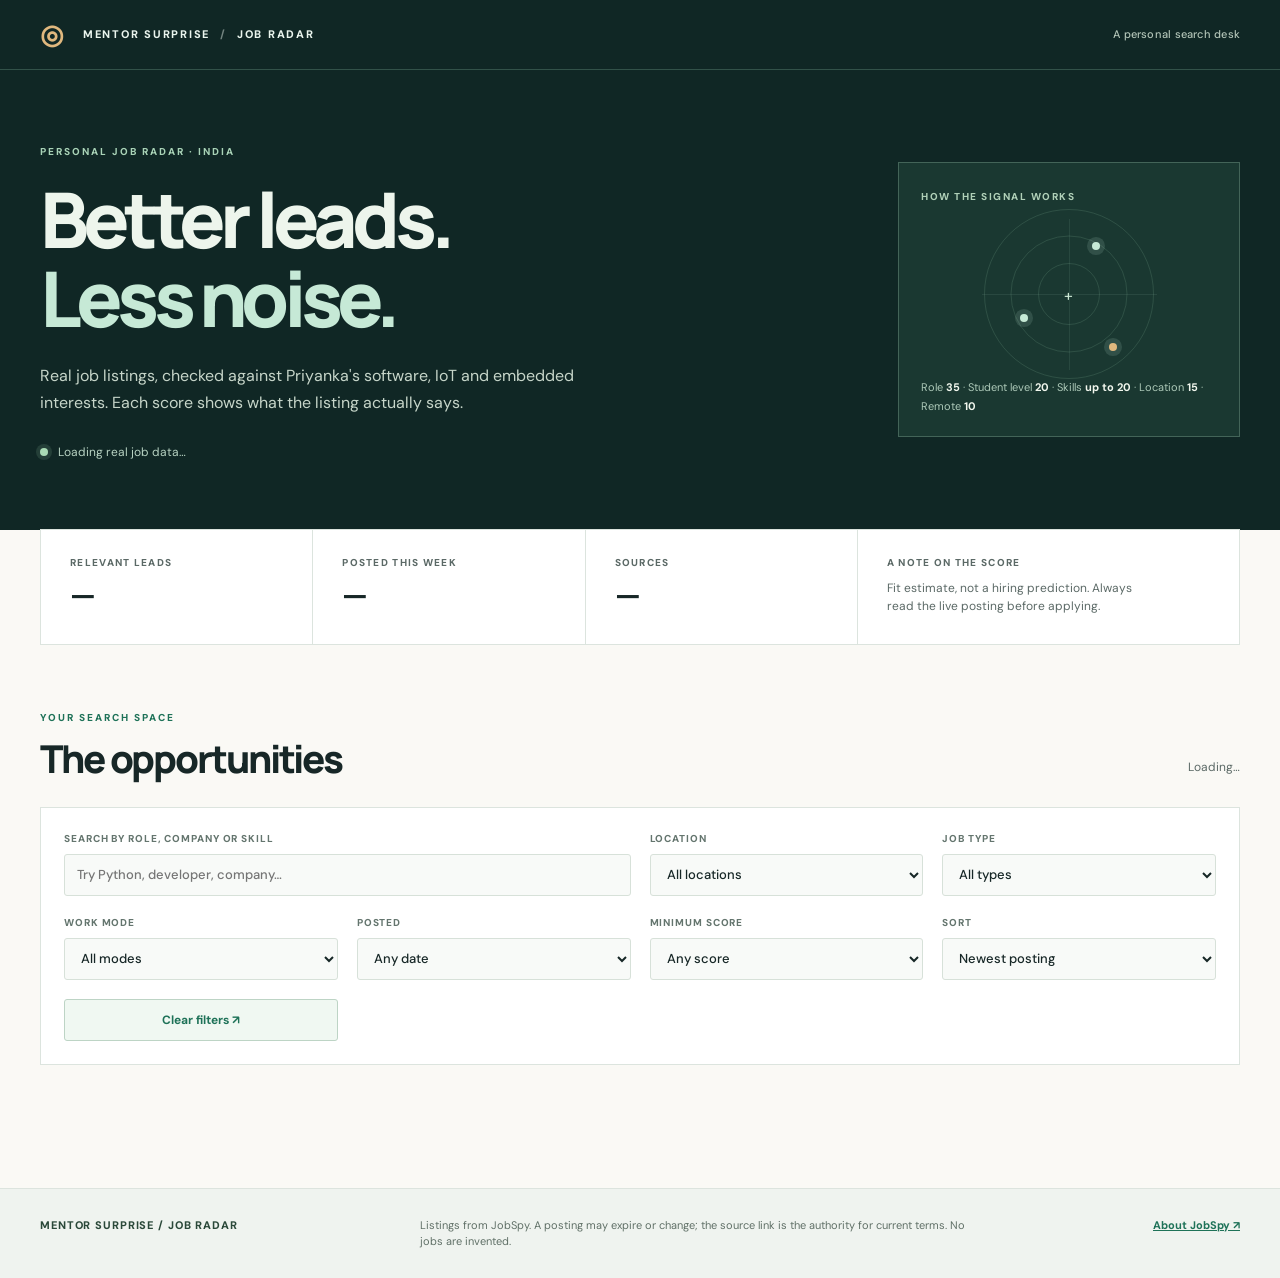
==== index.html @ 1305df69 "Add files via upload" ====
<!doctype html>
<html lang="en">
<head>
  <meta charset="utf-8">
  <meta name="viewport" content="width=device-width, initial-scale=1">
  <meta name="theme-color" content="#102725">
  <meta name="description" content="A personal radar for real entry-level software jobs and internships, sourced by JobSpy.">
  <title>Mentor Surprise | Job Radar</title>
  <link rel="stylesheet" href="./styles.css">
  <script src="./app.js" defer></script>
</head>
<body>
  <a class="skip" href="#results">Skip to jobs</a>
  <header class="topbar"><div class="shell brand"><span class="brand-mark" aria-hidden="true">◎</span> MENTOR SURPRISE <span class="slash">/</span> JOB RADAR <span class="brand-note">A personal search desk</span></div></header>
  <main class="shell">
    <section class="hero" aria-labelledby="heading">
      <div class="hero-copy"><span class="eyebrow">PERSONAL JOB RADAR <span aria-hidden="true">·</span> INDIA</span>
        <h1 id="heading">Better leads.<br><em>Less noise.</em></h1>
        <p>Real job listings, checked against Priyanka's software, IoT and embedded interests. Each score shows what the listing actually says.</p>
        <div class="hero-line"><span class="pulse" aria-hidden="true"></span><span id="sourceStatus">Loading real job data…</span></div>
      </div>
      <div class="hero-aside" aria-label="How this radar works"><span class="aside-label">HOW THE SIGNAL WORKS</span><div class="radar-art" aria-hidden="true"><span class="radar-circle one"></span><span class="radar-circle two"></span><span class="radar-circle three"></span><span class="radar-point p1"></span><span class="radar-point p2"></span><span class="radar-point p3"></span><span class="radar-cross">+</span></div><p>Role <b>35</b> · Student level <b>20</b> · Skills <b>up to 20</b> · Location <b>15</b> · Remote <b>10</b></p></div>
    </section>
    <section class="summary" aria-label="Results summary"><div class="metric"><span>RELEVANT LEADS</span><strong id="total">—</strong></div><div class="metric"><span>POSTED THIS WEEK</span><strong id="recent">—</strong></div><div class="metric"><span>SOURCES</span><strong id="sources">—</strong></div><div class="metric metric-note"><span>A NOTE ON THE SCORE</span><p>Fit estimate, not a hiring prediction. Always read the live posting before applying.</p></div></section>
    <section class="workspace" aria-labelledby="results-title">
      <div class="section-heading"><div><span class="eyebrow dark">YOUR SEARCH SPACE</span><h2 id="results-title">The opportunities</h2></div><p id="resultCount" aria-live="polite">Loading…</p></div>
      <div class="controls" aria-label="Filter jobs"><label class="field search-field">SEARCH BY ROLE, COMPANY OR SKILL<input id="search" type="search" placeholder="Try Python, developer, company…" autocomplete="off"></label><label class="field">LOCATION<select id="location"><option value="all">All locations</option></select></label><label class="field">JOB TYPE<select id="jobType"><option value="all">All types</option></select></label><label class="field">WORK MODE<select id="remote"><option value="all">All modes</option><option value="remote">Confirmed remote</option><option value="onsite">Not marked remote</option></select></label><label class="field">POSTED<select id="period"><option value="all">Any date</option><option value="Today">Today</option><option value="This Week">This Week</option><option value="This Month">This Month</option><option value="Older">Older</option><option value="Unknown date">Unknown date</option></select></label><label class="field">MINIMUM SCORE<select id="minimum"><option value="0">Any score</option><option value="60">60+</option><option value="70">70+</option><option value="80">80+</option><option value="90">90+</option></select></label><label class="field">SORT<select id="sort"><option value="newest">Newest posting</option><option value="score">Highest score</option><option value="oldest">Oldest posting</option></select></label><button class="reset" id="reset" type="button">Clear filters ↗</button></div>
      <div id="notice" class="notice" role="status" hidden></div>
      <div id="results" class="results" aria-live="polite" tabindex="-1"></div>
    </section>
  </main>
  <footer class="footer"><div class="shell"><p>MENTOR SURPRISE / JOB RADAR</p><p>Listings from JobSpy. A posting may expire or change; the source link is the authority for current terms. No jobs are invented.</p><p><a href="https://github.com/speedyapply/JobSpy" target="_blank" rel="noopener noreferrer">About JobSpy ↗</a></p></div></footer>
</body>
</html>
---- styles.css ----
@import url('https://fonts.googleapis.com/css2?family=DM+Sans:wght@400;500;600;700&family=Manrope:wght@400;500;600;700;800&display=swap');
:root{color-scheme:light;--ink:#172727;--sub:#5b6966;--paper:#faf9f5;--line:#dce4de;--mint:#c9ecdc;--green:#1e7258;--dark:#102725;--gold:#e0b87e}*{box-sizing:border-box}html{scroll-behavior:smooth}body{margin:0;background:var(--paper);font:15px/1.5 'DM Sans',sans-serif;color:var(--ink)}button,input,select{font:inherit}button{cursor:pointer}a{color:inherit}.shell{width:min(1200px,calc(100% - 64px));margin:auto}.skip{position:absolute;transform:translateY(-150%);background:#fff;padding:10px;z-index:5}.skip:focus{transform:none}.topbar{background:var(--dark);color:#eaf5ee;border-bottom:1px solid #325249}.brand{height:69px;display:flex;align-items:center;gap:10px;font-size:11px;font-weight:800;letter-spacing:.16em}.brand-mark{font-size:27px;line-height:1;color:var(--gold);margin-right:7px}.slash{opacity:.45}.brand-note{margin-left:auto;color:#b2c4b7;font-size:11px;font-weight:500;letter-spacing:.02em}.hero{background:var(--dark);color:#edf5ec;display:grid;grid-template-columns:1.4fr .6fr;min-height:393px;margin:0 calc((min(1200px, 100vw - 64px) - 100vw)/2);padding:69px max(32px,calc((100vw - 1200px)/2));gap:60px;overflow:hidden}.eyebrow{font-size:10px;letter-spacing:.2em;font-weight:800;color:#a9d3b7}.hero h1{font:800 clamp(48px,6vw,82px)/1.04 Manrope,sans-serif;letter-spacing:-.075em;margin:17px 0 24px}.hero h1 em{font-style:normal;color:#c6e9d6}.hero-copy>p{max-width:550px;color:#c6d5c9;margin:0;line-height:1.7;font-size:16px}.hero-line{display:flex;gap:10px;align-items:center;margin-top:26px;color:#b7d2c2;font-size:12px}.pulse{width:8px;height:8px;border-radius:50%;background:#a9dbb5;box-shadow:0 0 0 4px #a9dbb521}.hero-aside{position:relative;border:1px solid #436458;background:#1a3831;padding:21px 22px;align-self:center;min-height:271px}.aside-label{color:#b0d0b8;font-size:10px;font-weight:800;letter-spacing:.15em}.radar-art{height:151px;position:relative;margin:12px auto 8px;width:175px}.radar-circle{border:1px solid #6f99833f;border-radius:50%;position:absolute;left:50%;top:50%;transform:translate(-50%,-50%)}.radar-circle.one{width:62px;height:62px}.radar-circle.two{width:117px;height:117px}.radar-circle.three{width:170px;height:170px}.radar-art:before,.radar-art:after{content:'';position:absolute;background:#6f99832c}.radar-art:before{height:1px;width:100%;top:50%}.radar-art:after{width:1px;height:100%;left:50%}.radar-point{position:absolute;width:8px;height:8px;border-radius:50%;background:#c6e9d6;box-shadow:0 0 0 5px #c6e9d623}.p1{top:15%;left:63%}.p2{top:63%;left:22%}.p3{top:82%;left:73%;background:var(--gold)}.radar-cross{position:absolute;top:43%;left:47%;font-size:16px;color:#cfebd7}.hero-aside p{margin:8px 0 0;color:#adc9b8;font-size:11px;line-height:1.7}.hero-aside b{color:#f2f7ee}.summary{display:grid;grid-template-columns:repeat(3,1fr) 1.4fr;background:#fff;border:1px solid var(--line);margin-top:-1px}.metric{padding:25px 29px;border-right:1px solid var(--line)}.metric:last-child{border:0}.metric span{display:block;letter-spacing:.13em;font-size:10px;color:var(--sub);font-weight:800}.metric strong{font:700 33px/1.5 Manrope;color:var(--ink)}.metric-note p{font-size:12px;margin:9px 0 0;color:var(--sub);max-width:250px}.workspace{padding:60px 0 95px}.section-heading{display:flex;justify-content:space-between;align-items:end;margin-bottom:25px}.eyebrow.dark{color:var(--green)}h2{font:800 clamp(28px,3vw,39px)/1.2 Manrope;letter-spacing:-.055em;margin:8px 0 0}.section-heading p{color:var(--sub);font-size:12px;margin:0 0 6px}.controls{background:#fff;border:1px solid var(--line);display:grid;grid-template-columns:repeat(4,1fr);gap:19px;padding:23px;margin-bottom:28px}.field{font-size:10px;font-weight:800;letter-spacing:.09em;color:#64756e;display:flex;flex-direction:column;gap:8px}.field input,.field select{width:100%;height:42px;color:var(--ink);background:#f8faf8;border:1px solid #d7e1d9;padding:0 12px;border-radius:3px;outline:none;letter-spacing:0;font-size:13px;font-weight:500}.field input:focus,.field select:focus{border-color:var(--green);box-shadow:0 0 0 3px #1e72581f}.search-field{grid-column:span 2}.reset{align-self:end;height:42px;border:1px solid #bdd4c5;color:var(--green);background:#f0f8f2;font-size:12px;font-weight:700;border-radius:3px}.reset:hover{background:#e3f1e6}.notice{background:#fff8e9;border:1px solid #e7d6ab;padding:14px 18px;color:#725327;margin-bottom:22px;font-size:13px}.bucket{margin:36px 0 10px}.bucket-header{display:flex;align-items:center;gap:11px;margin-bottom:16px}.bucket-header h3{margin:0;font:800 18px Manrope;letter-spacing:-.035em}.bucket-header .count{background:#e8f1e9;border-radius:2px;padding:2px 7px;color:var(--green);font-size:11px;font-weight:800}.bucket-header:after{content:'';height:1px;background:var(--line);flex:1}.cards{display:grid;grid-template-columns:repeat(2,minmax(0,1fr));gap:15px}.job{background:#fff;border:1px solid var(--line);padding:22px;display:flex;flex-direction:column;min-height:285px;transition:border-color .15s,transform .15s}.job:hover{border-color:#9fbda8;transform:translateY(-2px)}.job-head{display:flex;justify-content:space-between;gap:12px}.job .source{font-size:10px;letter-spacing:.13em;color:var(--green);text-transform:uppercase;font-weight:800}.score{text-align:center;min-width:59px;height:59px;border:1px solid #b5d9c3;background:#eff8ef;display:flex;flex-direction:column;justify-content:center;line-height:1.05}.score strong{font:800 23px Manrope;color:var(--green)}.score small{font-size:9px;color:var(--green);letter-spacing:.08em}.job h4{font:800 20px/1.3 Manrope;letter-spacing:-.045em;margin:12px 0 4px;overflow-wrap:anywhere}.company{margin:0;color:#465b52;font-weight:600;font-size:13px}.meta{display:flex;flex-wrap:wrap;gap:6px;margin:17px 0}.meta span,.skill{font-size:11px;padding:5px 8px;background:#f3f6f2;color:#53665b}.skill{background:#e9f4ec;color:#1c664e;font-weight:700}.skills{display:flex;flex-wrap:wrap;gap:6px}.reasons{margin:15px 0 0;padding:0 0 0 18px;color:var(--sub);font-size:11px}.reasons li{margin:3px 0}.job-foot{display:flex;align-items:end;justify-content:space-between;gap:12px;margin-top:auto;padding-top:18px}.job-foot span{font-size:11px;color:#7b8580}.job-foot a{display:inline-flex;align-items:center;justify-content:center;min-width:128px;min-height:38px;padding:8px 12px;background:var(--dark);color:#fff;text-decoration:none;font-size:12px;font-weight:700}.job-foot a:hover{background:var(--green)}.empty{border:1px dashed #b2c7b7;background:#fff;padding:52px 25px;text-align:center;color:var(--sub)}.empty strong{display:block;color:var(--ink);font:700 22px Manrope;margin-bottom:8px}.footer{border-top:1px solid var(--line);background:#eff3ef;padding:28px 0;color:#607067;font-size:11px}.footer .shell{display:flex;justify-content:space-between;gap:24px}.footer p{margin:0}.footer p:nth-child(2){max-width:550px}.footer p:first-child{font-weight:800;letter-spacing:.08em;color:#2a4839}.footer a{color:#1e7258;font-weight:700}@media(max-width:900px){.hero{gap:20px;grid-template-columns:1fr .55fr}.summary{grid-template-columns:repeat(3,1fr)}.metric-note{grid-column:1/-1;border-top:1px solid var(--line)}.controls{grid-template-columns:repeat(3,1fr)}.search-field{grid-column:span 2}}@media(max-width:650px){.shell{width:min(100% - 32px,1200px)}.brand{height:59px;font-size:9px;gap:6px}.brand-note{display:none}.hero{display:block;margin:0 -16px;padding:52px 16px 42px;min-height:0}.hero h1{font-size:51px}.hero-copy>p{font-size:14px}.hero-aside{display:none}.summary{grid-template-columns:repeat(3,1fr)}.metric{padding:16px 10px}.metric strong{font-size:24px}.metric span{font-size:8px}.metric-note{padding:16px}.workspace{padding:46px 0 65px}.section-heading{align-items:start}.section-heading p{max-width:85px;text-align:right}.controls{grid-template-columns:repeat(2,1fr);gap:12px;padding:15px}.search-field{grid-column:1/-1}.reset{grid-column:1/-1}.cards{grid-template-columns:1fr}.job{padding:18px}.footer .shell{display:block}.footer p{margin-bottom:12px}}
@media(max-width:650px){.summary{background:#fff}.metric-note{background:#fff}.hero h1{letter-spacing:-.065em}.results{overflow-wrap:anywhere}}
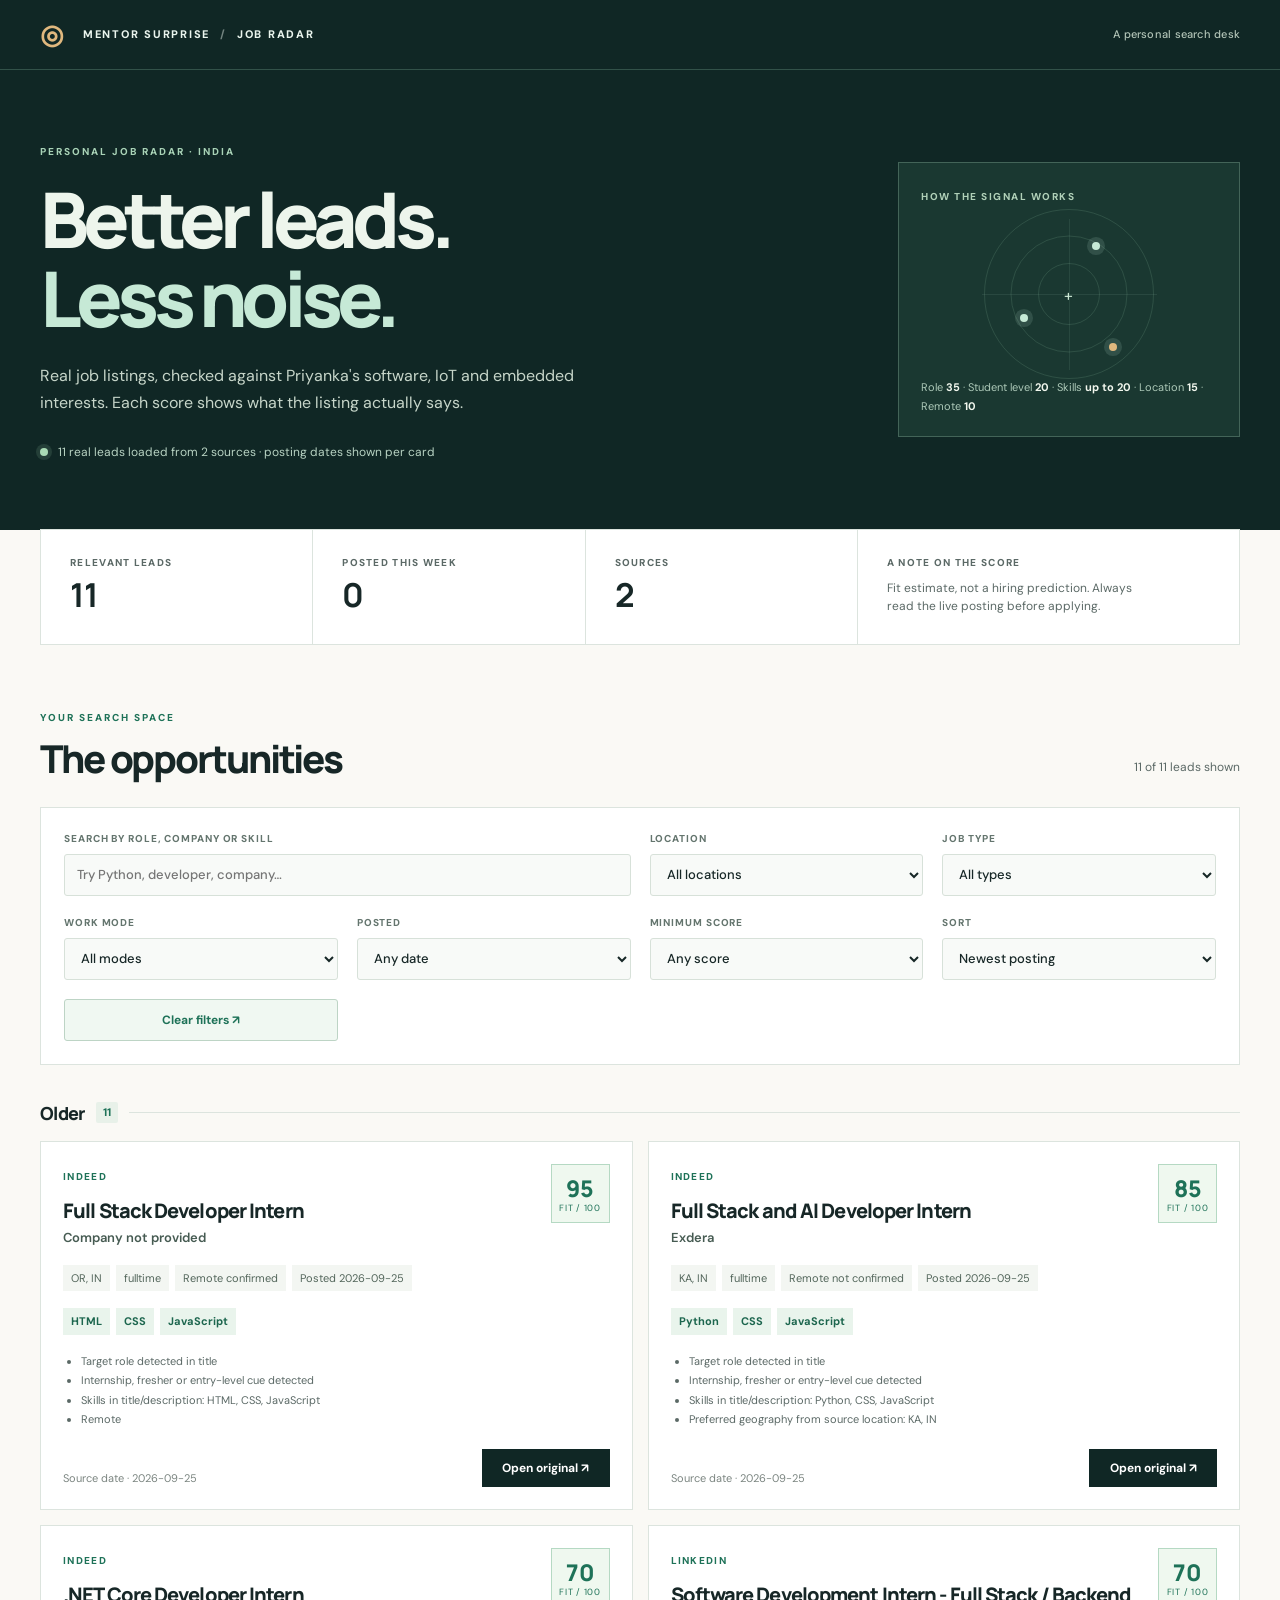
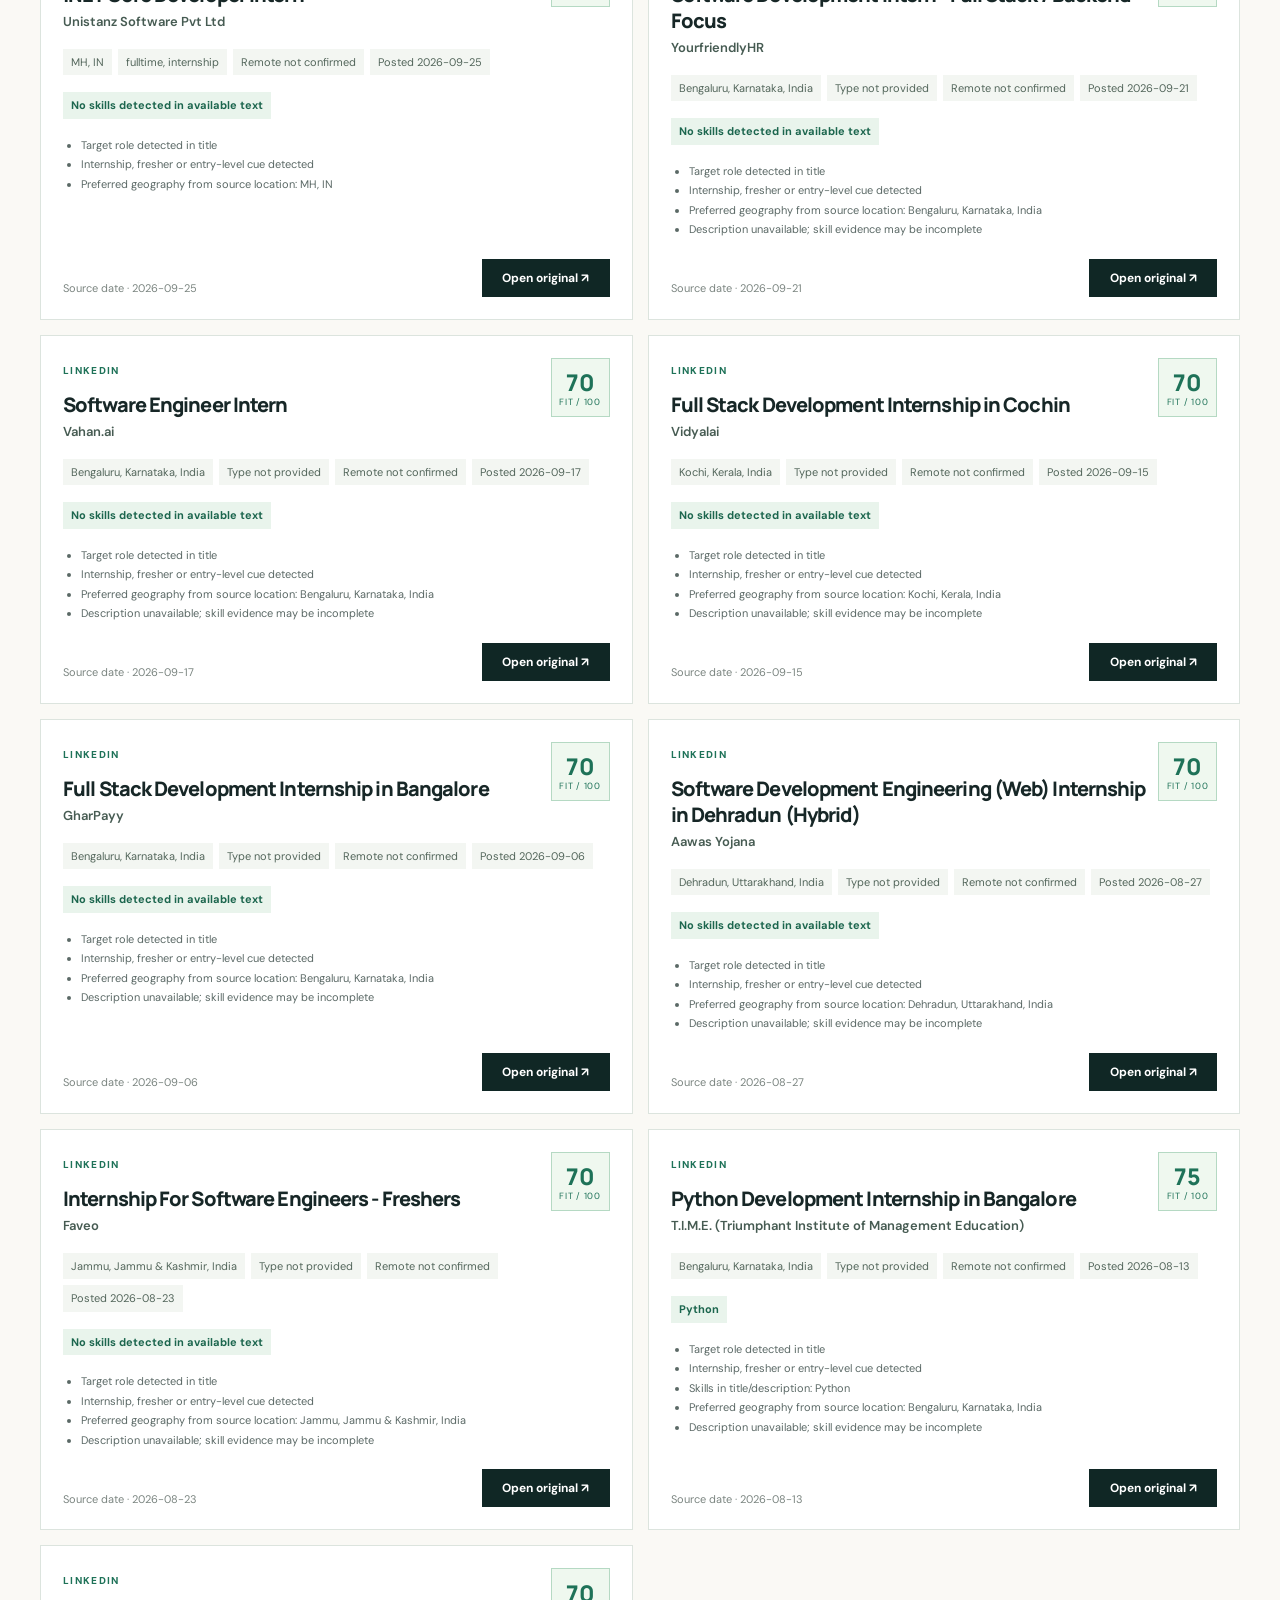
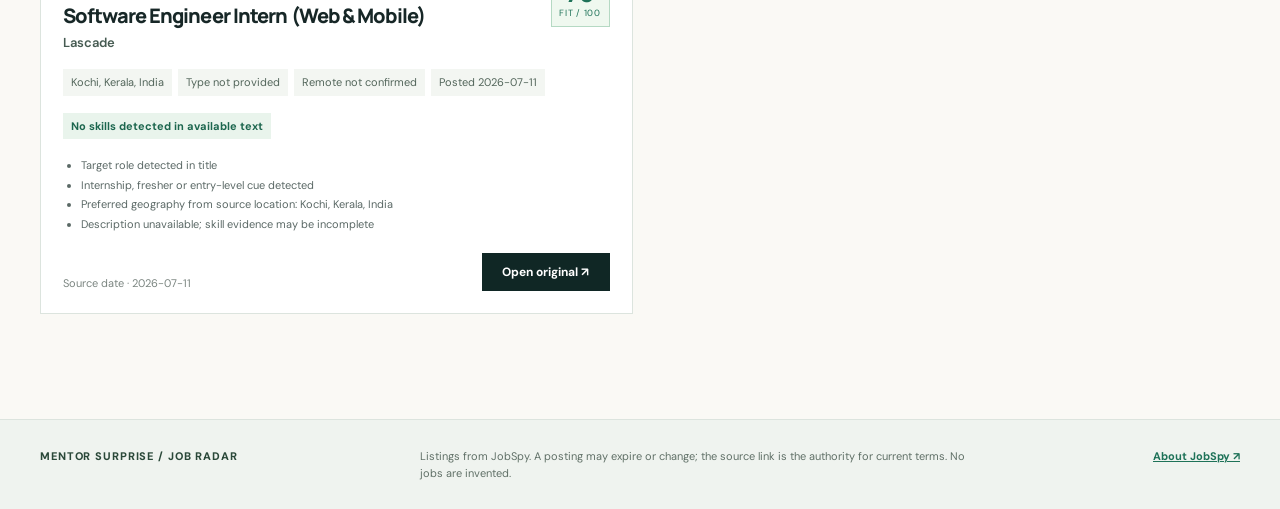
==== commit e30a325a: "Create index.htmlFix Vercel root route" ====
--- a/index.html
+++ b/index.html
@@ -3,32 +3,13 @@
 <head>
   <meta charset="utf-8">
   <meta name="viewport" content="width=device-width, initial-scale=1">
-  <meta name="theme-color" content="#102725">
-  <meta name="description" content="A personal radar for real entry-level software jobs and internships, sourced by JobSpy.">
-  <title>Mentor Surprise | Job Radar</title>
-  <link rel="stylesheet" href="./styles.css">
-  <script src="./app.js" defer></script>
+  <meta http-equiv="refresh" content="0; url=/web/">
+  <title>Job Radar</title>
+  <script>
+    window.location.replace("/web/");
+  </script>
 </head>
 <body>
-  <a class="skip" href="#results">Skip to jobs</a>
-  <header class="topbar"><div class="shell brand"><span class="brand-mark" aria-hidden="true">◎</span> MENTOR SURPRISE <span class="slash">/</span> JOB RADAR <span class="brand-note">A personal search desk</span></div></header>
-  <main class="shell">
-    <section class="hero" aria-labelledby="heading">
-      <div class="hero-copy"><span class="eyebrow">PERSONAL JOB RADAR <span aria-hidden="true">·</span> INDIA</span>
-        <h1 id="heading">Better leads.<br><em>Less noise.</em></h1>
-        <p>Real job listings, checked against Priyanka's software, IoT and embedded interests. Each score shows what the listing actually says.</p>
-        <div class="hero-line"><span class="pulse" aria-hidden="true"></span><span id="sourceStatus">Loading real job data…</span></div>
-      </div>
-      <div class="hero-aside" aria-label="How this radar works"><span class="aside-label">HOW THE SIGNAL WORKS</span><div class="radar-art" aria-hidden="true"><span class="radar-circle one"></span><span class="radar-circle two"></span><span class="radar-circle three"></span><span class="radar-point p1"></span><span class="radar-point p2"></span><span class="radar-point p3"></span><span class="radar-cross">+</span></div><p>Role <b>35</b> · Student level <b>20</b> · Skills <b>up to 20</b> · Location <b>15</b> · Remote <b>10</b></p></div>
-    </section>
-    <section class="summary" aria-label="Results summary"><div class="metric"><span>RELEVANT LEADS</span><strong id="total">—</strong></div><div class="metric"><span>POSTED THIS WEEK</span><strong id="recent">—</strong></div><div class="metric"><span>SOURCES</span><strong id="sources">—</strong></div><div class="metric metric-note"><span>A NOTE ON THE SCORE</span><p>Fit estimate, not a hiring prediction. Always read the live posting before applying.</p></div></section>
-    <section class="workspace" aria-labelledby="results-title">
-      <div class="section-heading"><div><span class="eyebrow dark">YOUR SEARCH SPACE</span><h2 id="results-title">The opportunities</h2></div><p id="resultCount" aria-live="polite">Loading…</p></div>
-      <div class="controls" aria-label="Filter jobs"><label class="field search-field">SEARCH BY ROLE, COMPANY OR SKILL<input id="search" type="search" placeholder="Try Python, developer, company…" autocomplete="off"></label><label class="field">LOCATION<select id="location"><option value="all">All locations</option></select></label><label class="field">JOB TYPE<select id="jobType"><option value="all">All types</option></select></label><label class="field">WORK MODE<select id="remote"><option value="all">All modes</option><option value="remote">Confirmed remote</option><option value="onsite">Not marked remote</option></select></label><label class="field">POSTED<select id="period"><option value="all">Any date</option><option value="Today">Today</option><option value="This Week">This Week</option><option value="This Month">This Month</option><option value="Older">Older</option><option value="Unknown date">Unknown date</option></select></label><label class="field">MINIMUM SCORE<select id="minimum"><option value="0">Any score</option><option value="60">60+</option><option value="70">70+</option><option value="80">80+</option><option value="90">90+</option></select></label><label class="field">SORT<select id="sort"><option value="newest">Newest posting</option><option value="score">Highest score</option><option value="oldest">Oldest posting</option></select></label><button class="reset" id="reset" type="button">Clear filters ↗</button></div>
-      <div id="notice" class="notice" role="status" hidden></div>
-      <div id="results" class="results" aria-live="polite" tabindex="-1"></div>
-    </section>
-  </main>
-  <footer class="footer"><div class="shell"><p>MENTOR SURPRISE / JOB RADAR</p><p>Listings from JobSpy. A posting may expire or change; the source link is the authority for current terms. No jobs are invented.</p><p><a href="https://github.com/speedyapply/JobSpy" target="_blank" rel="noopener noreferrer">About JobSpy ↗</a></p></div></footer>
+  <p>Opening <a href="/web/">Job Radar</a>...</p>
 </body>
-</html>
+</html>
